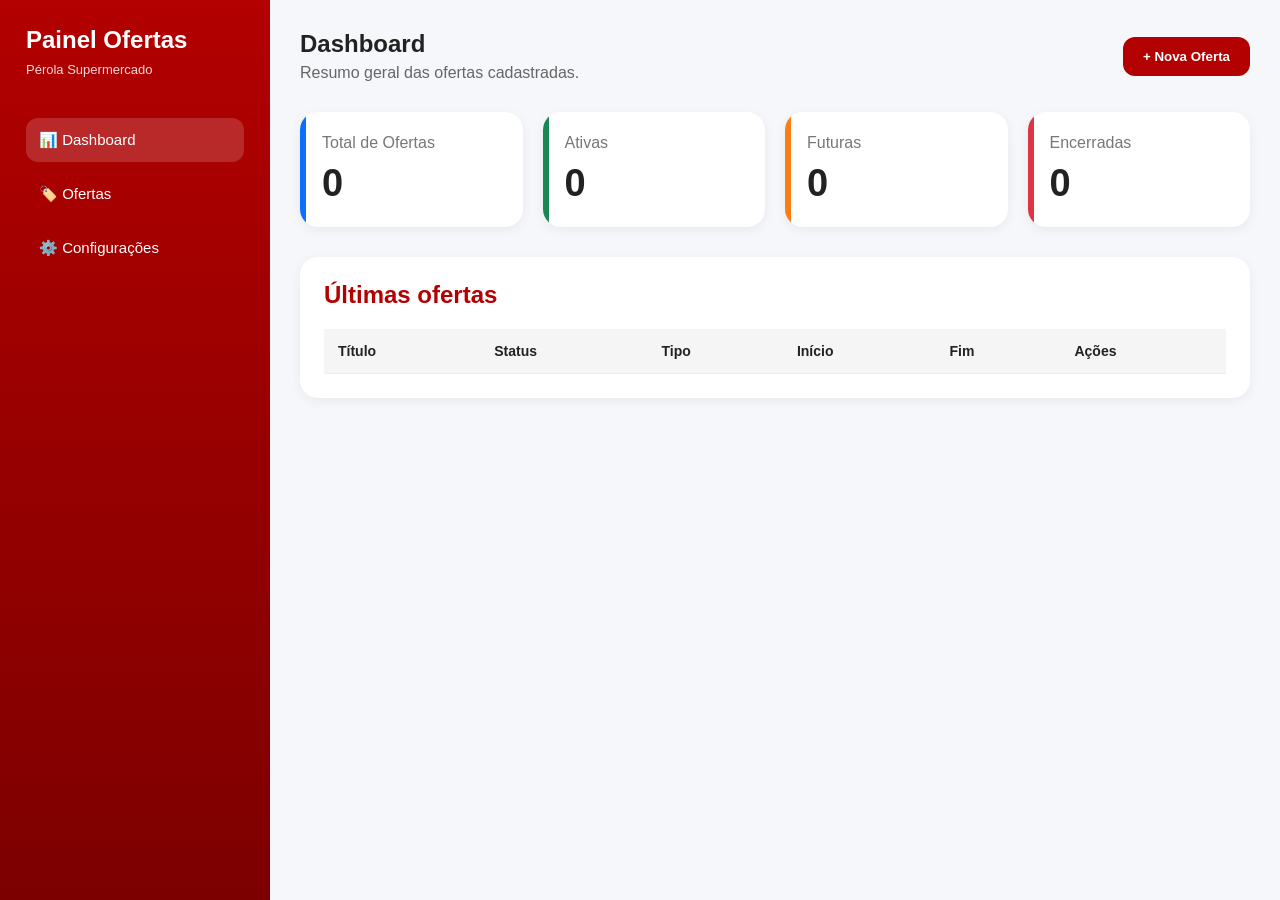
==== admin/dashboard.html @ 9d739798 "Update dashboard.html" ====
<!DOCTYPE html>
<html lang="pt-BR">
<head>
<meta charset="UTF-8">
<meta name="viewport" content="width=device-width, initial-scale=1.0">

<title>Painel de Ofertas - Pérola</title>

<link rel="stylesheet" href="dashboard.css">
</head>

<body>

<div class="layout">

  <aside class="sidebar">

    <div class="logo">
      <h2>Painel Ofertas</h2>
      <span>Pérola Supermercado</span>
    </div>

    <nav>
      <button class="menu-btn active" data-aba="dashboard">
        📊 Dashboard
      </button>

      <button class="menu-btn" data-aba="ofertas">
        🏷️ Ofertas
      </button>

      <button class="menu-btn" data-aba="configuracoes">
        ⚙️ Configurações
      </button>
    </nav>

  </aside>

  <main class="content">

    <section class="aba ativa" id="aba-dashboard">

      <header class="topbar">
        <div>
          <h1>Dashboard</h1>
          <p>Resumo geral das ofertas cadastradas.</p>
        </div>

        <button id="novaOfertaDashboard">
          + Nova Oferta
        </button>
      </header>

      <section class="cards">

        <div class="card total">
          <span>Total de Ofertas</span>
          <strong id="totalOfertas">0</strong>
        </div>

        <div class="card ativas">
          <span>Ativas</span>
          <strong id="ativas">0</strong>
        </div>

        <div class="card futuras">
          <span>Futuras</span>
          <strong id="futuras">0</strong>
        </div>

        <div class="card encerradas">
          <span>Encerradas</span>
          <strong id="encerradas">0</strong>
        </div>

      </section>

      <section class="tabela-section">

        <div class="section-header">
          <h2>Últimas ofertas</h2>
        </div>

        <table>
          <thead>
            <tr>
              <th>Título</th>
              <th>Status</th>
              <th>Tipo</th>
              <th>Início</th>
              <th>Fim</th>
              <th>Ações</th>
            </tr>
          </thead>

          <tbody id="listaOfertasDashboard"></tbody>
        </table>

      </section>

    </section>

    <section class="aba" id="aba-ofertas">

      <header class="topbar">
        <div>
          <h1>Ofertas</h1>
          <p>Cadastre, edite e organize as ofertas do site.</p>
        </div>

        <button id="novaOferta">
          + Nova Oferta
        </button>
      </header>

      <section class="tabela-section">

        <div class="filtros-ofertas">

          <input
            type="text"
            id="buscaOferta"
            placeholder="Buscar oferta pelo nome...">

          <select id="filtroStatus">
            <option value="todos">Todos os status</option>
            <option value="Ativa">Ativas</option>
            <option value="Futura">Futuras</option>
            <option value="Encerrada">Encerradas</option>
          </select>

          <select id="filtroTipo">
            <option value="todos">Todos os tipos</option>
            <option value="oferta">Oferta</option>
            <option value="banner">Banner</option>
          </select>

        </div>

        <div class="section-header">
          <h2>Ofertas cadastradas</h2>
        </div>

        <table>
          <thead>
            <tr>
              <th>Título</th>
              <th>Status</th>
              <th>Tipo</th>
              <th>Publicação</th>
              <th>Imagens</th>
              <th>Prioridade</th>
              <th>Início</th>
              <th>Fim</th>
              <th>Ações</th>
            </tr>
          </thead>

          <tbody id="listaOfertas"></tbody>
        </table>

      </section>

    </section>

    <section class="aba" id="aba-configuracoes">

      <header class="topbar">
        <div>
          <h1>Configurações Gerais</h1>
          <p>Controle as informações principais do site de ofertas.</p>
        </div>

        <button id="salvarConfiguracoes">
          Salvar Configurações
        </button>
      </header>

      <section class="form-section">

        <h2>Informações do Site</h2>

        <label>Título principal</label>
        <input type="text" id="configTituloSite">

        <label>Subtítulo</label>
        <input type="text" id="configSubtituloSite">

        <label>Link do grupo WhatsApp</label>
        <input type="url" id="configLinkGrupo">

      </section>

      <section class="form-section">

        <h2>Imagens</h2>

        <label>Banner principal</label>
        <input type="text" id="configBannerPrincipal">

        <label>Placeholder</label>
        <input type="text" id="configPlaceholder">

        <label>Imagem de compartilhamento</label>
        <input type="text" id="configImagemCompartilhamento">

      </section>

      <section class="form-section">

        <h2>Compartilhamento</h2>

        <label>Título de compartilhamento</label>
        <input type="text" id="configTituloCompartilhamento">

        <label>Descrição de compartilhamento</label>
        <textarea id="configDescricaoCompartilhamento"></textarea>

      </section>

      <div class="mensagem" id="mensagemConfig"></div>

    </section>

  </main>

</div>

<div class="modal" id="modalOferta">

  <div class="modal-content">

    <div class="modal-header">
      <h2 id="tituloModalOferta">Nova Oferta</h2>

      <button id="fecharModal">
        ×
      </button>
    </div>

    <form id="formOferta">

      <label>Título da oferta</label>
      <input
        type="text"
        id="tituloOferta"
        placeholder="Ex: Operação Fecha Mês"
        required>

      <label>Slug / Link da oferta</label>
      <input
        type="text"
        id="slugOferta"
        placeholder="operacao-fecha-mes"
        readonly>

      <label>Tipo</label>
      <select id="tipoOferta">
        <option value="oferta">Oferta</option>
        <option value="banner">Banner principal</option>
      </select>

      <div class="grid-form">

        <div>
          <label>Data e hora de início</label>
          <input type="datetime-local" id="dataInicio" required>
        </div>

        <div>
          <label>Data e hora de fim</label>
          <input type="datetime-local" id="dataFim" required>
        </div>

      </div>

      <div class="grid-form">

        <div>
          <label>Prioridade</label>
          <input type="number" id="prioridadeOferta" value="999">
        </div>

        <div>
          <label>Cor da categoria</label>
          <input type="color" id="corOferta" value="#c40000">
        </div>

      </div>

      <div class="checks">

        <label>
          <input type="checkbox" id="ativoOferta" checked>
          Oferta ativa
        </label>

        <label>
          <input type="checkbox" id="ocultarOferta">
          Ocultar oferta
        </label>

      </div>

      <label>Imagens da oferta</label>

      <div class="upload-area" id="uploadArea">

        <input
          type="file"
          id="imagensOferta"
          accept="image/*"
          multiple>

        <p>Clique ou arraste as imagens aqui</p>

        <small>
          Você pode selecionar várias páginas da oferta de uma vez.
        </small>

      </div>

      <div class="preview-imagens" id="previewImagens"></div>

      <button type="submit" class="btn-salvar">
        Salvar oferta
      </button>

    </form>

  </div>

</div>

<script src="dashboard.js"></script>

</body>
</html>
---- admin/dashboard.css ----
*{
  margin:0;
  padding:0;
  box-sizing:border-box;
}

body{
  font-family:Arial, Helvetica, sans-serif;
  background:#f5f7fa;
  color:#222;
}

.layout{
  display:flex;
  min-height:100vh;
}

.sidebar{
  width:270px;
  background:linear-gradient(180deg,#b30000,#7d0000);
  color:white;
  padding:26px;
}

.logo{
  margin-bottom:40px;
}

.logo h2{
  font-size:24px;
  margin-bottom:6px;
}

.logo span{
  font-size:13px;
  opacity:.85;
}

nav{
  display:flex;
  flex-direction:column;
  gap:10px;
}

.menu-btn{
  border:none;
  background:transparent;
  color:white;
  text-align:left;
  padding:13px;
  border-radius:12px;
  cursor:pointer;
  font-size:15px;
}

.menu-btn:hover,
.menu-btn.active{
  background:rgba(255,255,255,.16);
}

.content{
  flex:1;
  padding:30px;
}

.aba{
  display:none;
}

.aba.ativa{
  display:block;
}

.topbar{
  display:flex;
  justify-content:space-between;
  align-items:center;
  gap:20px;
  margin-bottom:30px;
}

.topbar h1{
  margin-bottom:6px;
}

.topbar p{
  color:#666;
}

.topbar button{
  border:none;
  background:#b30000;
  color:white;
  padding:12px 20px;
  border-radius:12px;
  cursor:pointer;
  font-weight:bold;
}

.cards{
  display:grid;
  grid-template-columns:repeat(4,1fr);
  gap:20px;
  margin-bottom:30px;
}

.card{
  background:white;
  padding:22px;
  border-radius:18px;
  box-shadow:0 3px 12px rgba(0,0,0,.06);
  position:relative;
  overflow:hidden;
  transition:.25s;
}

.card:hover{
  transform:translateY(-4px);
}

.card::before{
  content:"";
  position:absolute;
  top:0;
  left:0;
  width:6px;
  height:100%;
}

.card.total::before{
  background:#0d6efd;
}

.card.ativas::before{
  background:#198754;
}

.card.futuras::before{
  background:#fd7e14;
}

.card.encerradas::before{
  background:#dc3545;
}

.card span{
  display:block;
  color:#777;
  margin-bottom:10px;
}

.card strong{
  font-size:38px;
}

.tabela-section,
.form-section{
  background:white;
  padding:24px;
  border-radius:18px;
  box-shadow:0 3px 12px rgba(0,0,0,.06);
  margin-bottom:22px;
  overflow-x:auto;
}

.section-header{
  margin-bottom:20px;
}

.section-header h2,
.form-section h2{
  color:#b30000;
}

.form-section h2{
  margin-bottom:20px;
}

table{
  width:100%;
  border-collapse:collapse;
}

th{
  background:#f5f5f5;
  font-size:14px;
}

th,
td{
  padding:14px;
  text-align:left;
  border-bottom:1px solid #eee;
  white-space:nowrap;
}

tbody tr:hover{
  background:#fafafa;
}

.status,
.tipo-badge{
  display:inline-block;
  padding:6px 12px;
  border-radius:999px;
  font-size:12px;
  font-weight:bold;
}

.status.ativa{
  background:#d1e7dd;
  color:#0f5132;
}

.status.futura{
  background:#fff3cd;
  color:#664d03;
}

.status.encerrada{
  background:#f8d7da;
  color:#842029;
}

.tipo-badge.oferta{
  background:#e7f1ff;
  color:#084298;
}

.tipo-badge.banner{
  background:#fff3cd;
  color:#664d03;
}

.btn-editar,
.btn-excluir{
  border:none;
  color:white;
  padding:8px 12px;
  border-radius:8px;
  cursor:pointer;
  margin-right:6px;
}

.btn-editar{
  background:#0d6efd;
}

.btn-excluir{
  background:#dc3545;
}

label{
  display:block;
  font-size:14px;
  font-weight:bold;
  margin-bottom:7px;
}

input,
select,
textarea{
  width:100%;
  border:1px solid #ddd;
  border-radius:10px;
  padding:12px;
  margin-bottom:16px;
  font-size:14px;
  font-family:Arial, sans-serif;
}

input,
select{
  height:44px;
}

textarea{
  min-height:100px;
  resize:vertical;
}

input:focus,
select:focus,
textarea:focus{
  outline:none;
  border-color:#b30000;
  box-shadow:0 0 0 3px rgba(179,0,0,.12);
}

.modal{
  display:none;
  position:fixed;
  inset:0;
  background:rgba(0,0,0,.58);
  align-items:center;
  justify-content:center;
  z-index:999;
  padding:20px;
}

.modal.ativo{
  display:flex;
}

.modal-content{
  width:100%;
  max-width:700px;
  max-height:92vh;
  overflow:auto;
  background:white;
  border-radius:22px;
  padding:26px;
  box-shadow:0 20px 60px rgba(0,0,0,.28);
}

.modal-header{
  display:flex;
  align-items:center;
  justify-content:space-between;
  margin-bottom:22px;
}

.modal-header h2{
  color:#b30000;
}

.modal-header button{
  border:none;
  background:#f1f1f1;
  width:38px;
  height:38px;
  border-radius:50%;
  font-size:24px;
  cursor:pointer;
}

.grid-form{
  display:grid;
  grid-template-columns:1fr 1fr;
  gap:14px;
}

.checks{
  display:flex;
  gap:20px;
  margin:8px 0 20px;
}

.checks label{
  display:flex;
  align-items:center;
  gap:8px;
  font-weight:normal;
}

.checks input{
  width:auto;
  height:auto;
  margin:0;
}

.upload-area{
  border:2px dashed #d0d0d0;
  border-radius:16px;
  padding:22px;
  text-align:center;
  background:#fafafa;
  cursor:pointer;
  margin-bottom:18px;
  transition:.2s;
}

.upload-area:hover,
.upload-area.ativo{
  border-color:#b30000;
  background:#fff5f5;
}

.upload-area input{
  display:none;
}

.upload-area p{
  margin:0 0 6px;
  font-weight:bold;
}

.upload-area small{
  color:#777;
}

.preview-imagens{
  display:grid;
  grid-template-columns:repeat(auto-fill,minmax(90px,1fr));
  gap:12px;
  margin-bottom:20px;
}

.preview-item{
  position:relative;
  border-radius:12px;
  overflow:hidden;
  background:#eee;
  height:120px;
}

.preview-item img{
  width:100%;
  height:100%;
  object-fit:cover;
}

.preview-item span{
  position:absolute;
  top:6px;
  left:6px;
  background:#b30000;
  color:white;
  font-size:11px;
  font-weight:bold;
  padding:4px 7px;
  border-radius:999px;
}

.btn-salvar{
  width:100%;
  border:none;
  background:#b30000;
  color:white;
  height:48px;
  border-radius:999px;
  font-size:15px;
  font-weight:bold;
  cursor:pointer;
}

.mensagem{
  display:none;
  background:#d1e7dd;
  color:#0f5132;
  padding:14px;
  border-radius:12px;
  font-weight:bold;
}

.mensagem.ativo{
  display:block;
}

@media(max-width:900px){
  .layout{
    flex-direction:column;
  }

  .sidebar{
    width:100%;
  }

  .cards{
    grid-template-columns:1fr 1fr;
  }

  .topbar{
    flex-direction:column;
    align-items:flex-start;
  }
}

@media(max-width:600px){
  .cards{
    grid-template-columns:1fr;
  }

  .grid-form{
    grid-template-columns:1fr;
  }

  .checks{
    flex-direction:column;
    gap:10px;
  }
}

.filtros-ofertas{
  display:grid;
  grid-template-columns:2fr 1fr 1fr;
  gap:12px;
  margin-bottom:20px;
}

.filtros-ofertas input,
.filtros-ofertas select{
  margin-bottom:0;
}

.btn-duplicar{
  border:none;
  color:white;
  padding:8px 12px;
  border-radius:8px;
  cursor:pointer;
  margin-right:6px;
  background:#6f42c1;
}

@media(max-width:800px){
  .filtros-ofertas{
    grid-template-columns:1fr;
  }
}

.preview-acoes{
  position:absolute;
  top:6px;
  right:6px;
  display:flex;
  gap:4px;
}

.preview-acoes button{
  width:24px;
  height:24px;
  border:none;
  border-radius:50%;
  background:rgba(0,0,0,.75);
  color:white;
  cursor:pointer;
  font-size:12px;
}

.preview-item > button{
  display:none;
}

.preview-acoes{
  position:absolute;
  top:6px;
  right:6px;
  display:flex;
  gap:4px;
  z-index:5;
}

.preview-acoes button{
  position:static;
  width:24px;
  height:24px;
  border:none;
  border-radius:50%;
  background:rgba(0,0,0,.8);
  color:white;
  cursor:pointer;
  font-size:12px;
  line-height:1;
  padding:0;
}

.preview-acoes button:hover{
  background:#b30000;
}

.publicacao-badge{
  display:inline-block;
  padding:6px 12px;
  border-radius:999px;
  font-size:12px;
  font-weight:bold;
}

.publicacao-badge.publicada{
  background:#d1e7dd;
  color:#0f5132;
}

.publicacao-badge.oculta{
  background:#fff3cd;
  color:#664d03;
}

.publicacao-badge.desativada{
  background:#f8d7da;
  color:#842029;
}

.qtd-imagens{
  font-weight:bold;
  color:#444;
}

.btn-preview{
  border:none;
  color:white;
  padding:8px 12px;
  border-radius:8px;
  cursor:pointer;
  margin-right:6px;
  background:#198754;
}
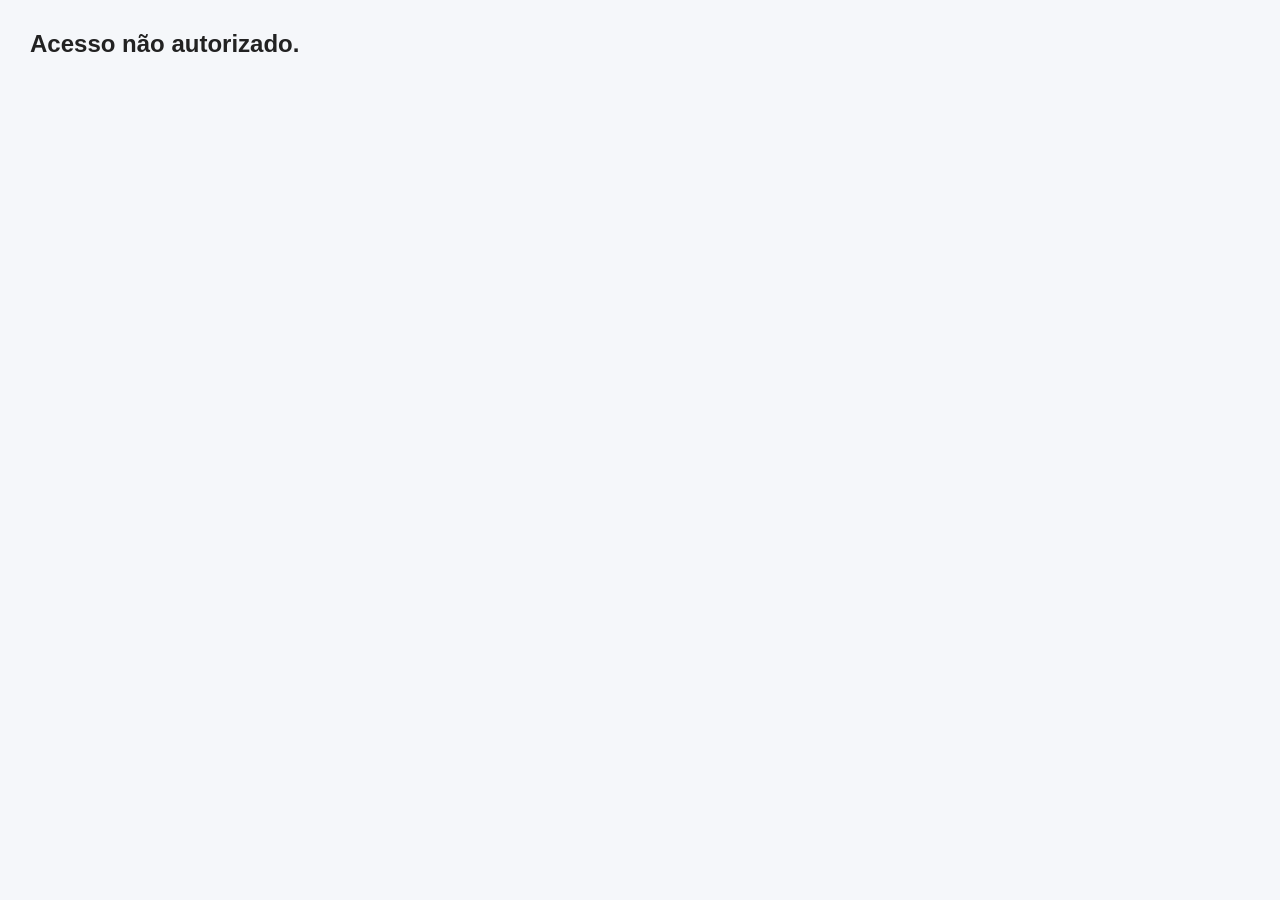
==== commit 5f5febc8: "Update dashboard.html" ====
--- a/admin/dashboard.html
+++ b/admin/dashboard.html
@@ -11,6 +11,44 @@
 
 <body>
 
+<div class="login-admin" id="loginAdmin">
+
+  <div class="login-card">
+
+    <div class="login-logo">
+      <h1>Pérola</h1>
+      <span>Painel de Ofertas</span>
+    </div>
+
+    <h2>Acesso administrativo</h2>
+
+    <p>
+      Digite a senha para acessar o painel de ofertas.
+    </p>
+
+    <form id="formLoginAdmin">
+
+      <label>Senha de acesso</label>
+
+      <input
+        type="password"
+        id="senhaAdmin"
+        placeholder="Digite sua senha"
+        autocomplete="current-password"
+        required>
+
+      <button type="submit">
+        Entrar no painel
+      </button>
+
+    </form>
+
+    <div class="login-erro" id="loginErro"></div>
+
+  </div>
+
+</div>
+  
 <div class="layout">
 
   <aside class="sidebar">
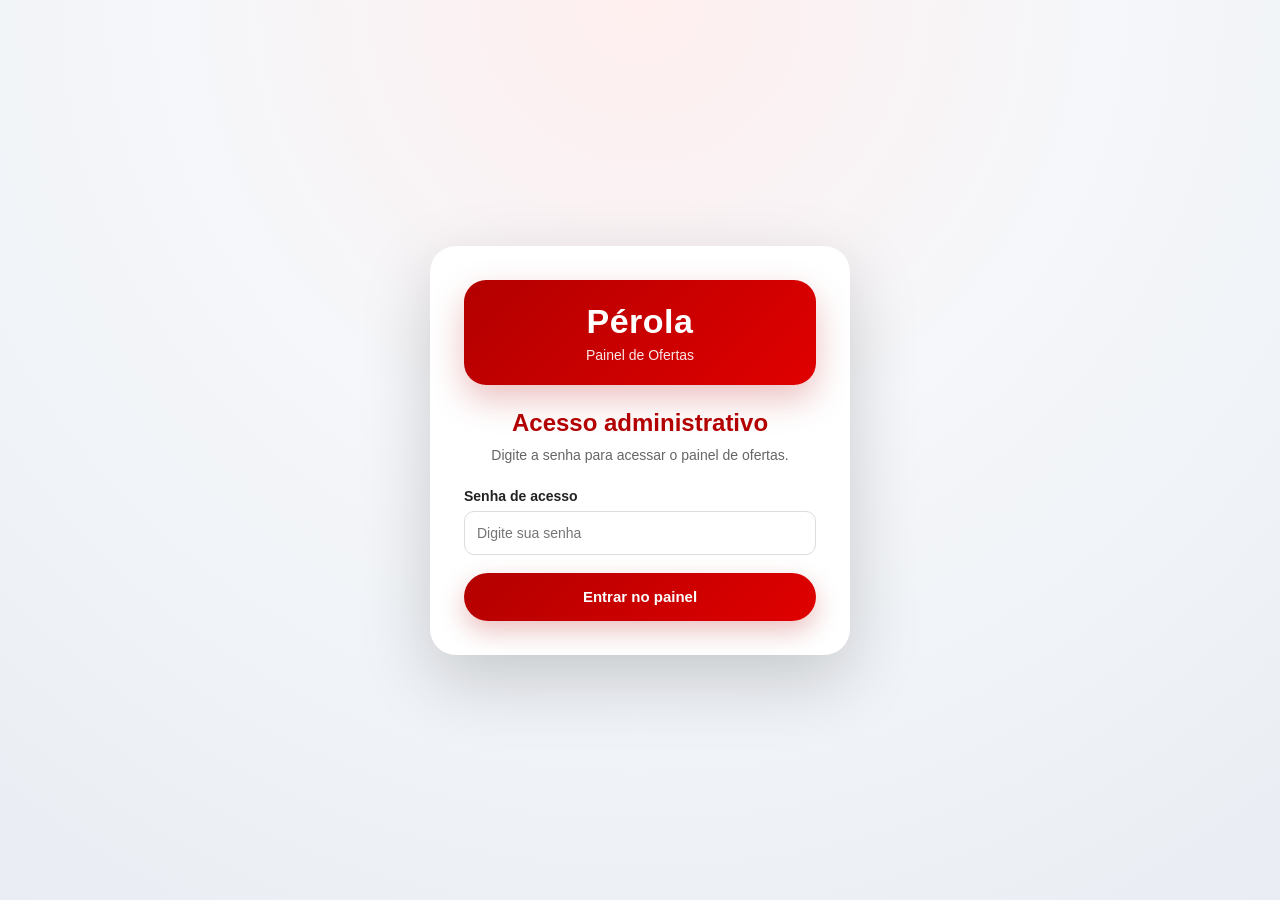
==== commit e66fa1e9: "Update dashboard.html" ====
--- a/admin/dashboard.html
+++ b/admin/dashboard.html
@@ -58,6 +58,10 @@
       <span>Pérola Supermercado</span>
     </div>
 
+<button class="btn-sair" id="btnSairAdmin">
+  Sair do painel
+</button>
+    
     <nav>
       <button class="menu-btn active" data-aba="dashboard">
         📊 Dashboard
--- a/admin/dashboard.css
+++ b/admin/dashboard.css
@@ -596,3 +596,118 @@
   margin-right:6px;
   background:#198754;
 }
+
+.login-admin{
+  position:fixed;
+  inset:0;
+  background:
+    radial-gradient(circle at top,#ffefef 0,#f5f7fa 42%,#e9edf3 100%);
+  display:flex;
+  align-items:center;
+  justify-content:center;
+  z-index:99999;
+  padding:20px;
+}
+
+.login-admin.oculto{
+  display:none;
+}
+
+.login-card{
+  width:100%;
+  max-width:420px;
+  background:white;
+  border-radius:26px;
+  padding:34px;
+  box-shadow:0 24px 70px rgba(0,0,0,.18);
+  text-align:center;
+  animation:loginEntrada .35s ease;
+}
+
+@keyframes loginEntrada{
+  from{
+    opacity:0;
+    transform:translateY(18px) scale(.98);
+  }
+
+  to{
+    opacity:1;
+    transform:translateY(0) scale(1);
+  }
+}
+
+.login-logo{
+  background:linear-gradient(135deg,#b30000,#e00000);
+  color:white;
+  border-radius:22px;
+  padding:22px;
+  margin-bottom:24px;
+  box-shadow:0 14px 34px rgba(179,0,0,.25);
+}
+
+.login-logo h1{
+  margin:0;
+  font-size:34px;
+  letter-spacing:.5px;
+}
+
+.login-logo span{
+  display:block;
+  margin-top:6px;
+  font-size:14px;
+  opacity:.9;
+}
+
+.login-card h2{
+  color:#b30000;
+  margin-bottom:8px;
+}
+
+.login-card p{
+  color:#666;
+  font-size:14px;
+  line-height:1.5;
+  margin-bottom:22px;
+}
+
+.login-card form{
+  text-align:left;
+}
+
+.login-card input{
+  margin-bottom:18px;
+}
+
+.login-card button{
+  width:100%;
+  border:none;
+  height:48px;
+  border-radius:999px;
+  background:linear-gradient(135deg,#b30000,#e00000);
+  color:white;
+  font-weight:bold;
+  cursor:pointer;
+  font-size:15px;
+  box-shadow:0 10px 26px rgba(179,0,0,.25);
+  transition:.2s;
+}
+
+.login-card button:hover{
+  transform:translateY(-2px);
+  box-shadow:0 14px 34px rgba(179,0,0,.32);
+}
+
+.login-erro{
+  display:none;
+  margin-top:16px;
+  background:#f8d7da;
+  color:#842029;
+  padding:12px;
+  border-radius:12px;
+  font-size:14px;
+  font-weight:bold;
+}
+
+.login-erro.ativo{
+  display:block;
+}
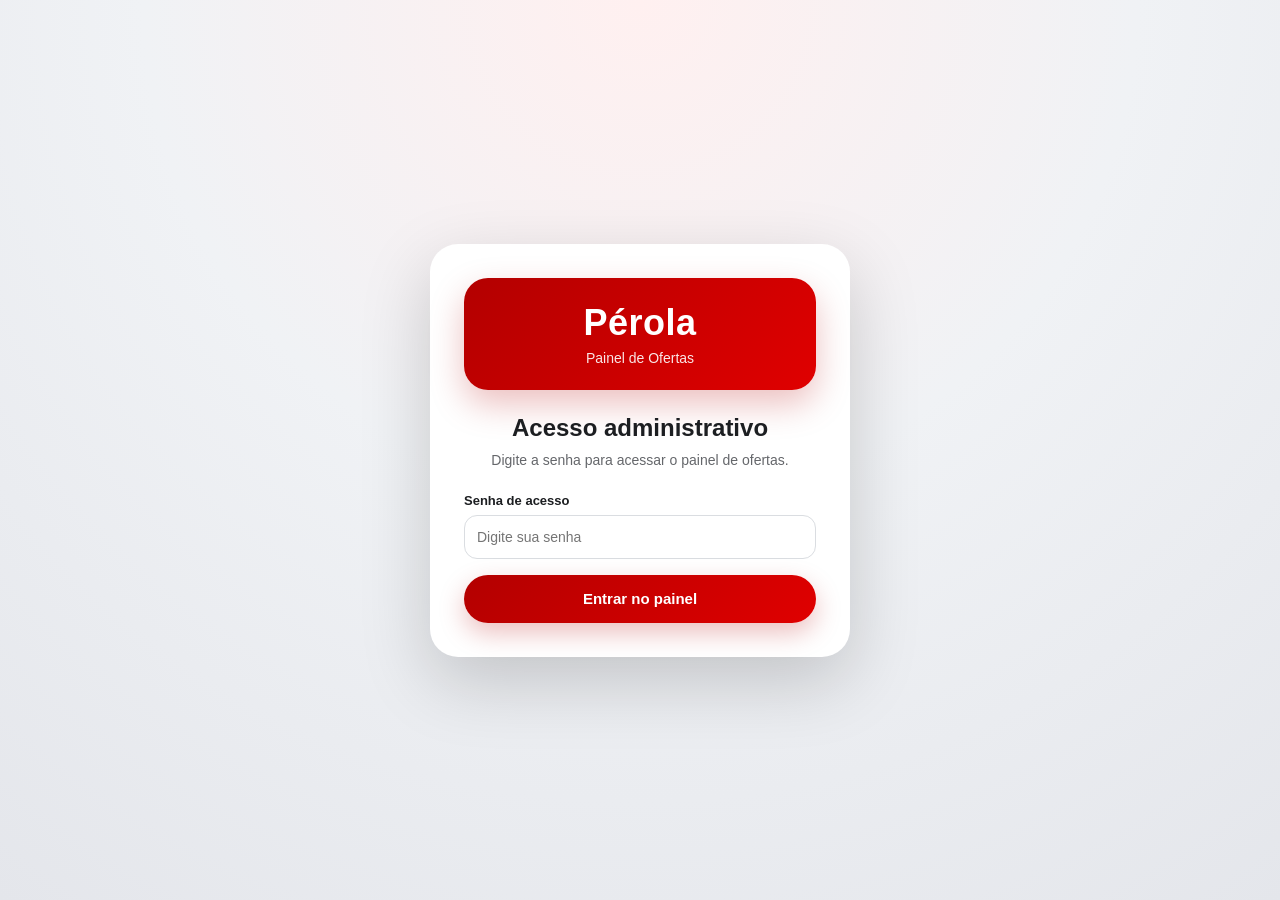
==== commit c03d3370: "Update dashboard.html" ====
--- a/admin/dashboard.html
+++ b/admin/dashboard.html
@@ -1,380 +1,709 @@
 <!DOCTYPE html>
 <html lang="pt-BR">
+
 <head>
-<meta charset="UTF-8">
-<meta name="viewport" content="width=device-width, initial-scale=1.0">
-
-<title>Painel de Ofertas - Pérola</title>
-
-<link rel="stylesheet" href="dashboard.css">
+  <meta charset="UTF-8">
+
+  <meta
+    name="viewport"
+    content="width=device-width, initial-scale=1.0">
+
+  <title>Painel de Ofertas - Pérola</title>
+
+  <link
+    rel="stylesheet"
+    href="dashboard.css">
 </head>
 
 <body>
 
-<div class="login-admin" id="loginAdmin">
-
-  <div class="login-card">
-
-    <div class="login-logo">
-      <h1>Pérola</h1>
-      <span>Painel de Ofertas</span>
+  <!-- LOGIN -->
+  <div
+    class="login-admin"
+    id="loginAdmin">
+
+    <div class="login-card">
+
+      <div class="login-logo">
+        <h1>Pérola</h1>
+        <span>Painel de Ofertas</span>
+      </div>
+
+      <h2>Acesso administrativo</h2>
+
+      <p>
+        Digite a senha para acessar o painel de ofertas.
+      </p>
+
+      <form id="formLoginAdmin">
+
+        <label>Senha de acesso</label>
+
+        <input
+          type="password"
+          id="senhaAdmin"
+          placeholder="Digite sua senha"
+          autocomplete="current-password"
+          required>
+
+        <button type="submit">
+          Entrar no painel
+        </button>
+
+      </form>
+
+      <div
+        class="login-erro"
+        id="loginErro"></div>
+
     </div>
 
-    <h2>Acesso administrativo</h2>
-
-    <p>
-      Digite a senha para acessar o painel de ofertas.
-    </p>
-
-    <form id="formLoginAdmin">
-
-      <label>Senha de acesso</label>
-
-      <input
-        type="password"
-        id="senhaAdmin"
-        placeholder="Digite sua senha"
-        autocomplete="current-password"
-        required>
-
-      <button type="submit">
-        Entrar no painel
-      </button>
-
-    </form>
-
-    <div class="login-erro" id="loginErro"></div>
-
   </div>
 
-</div>
-  
-<div class="layout">
-
-  <aside class="sidebar">
-
-    <div class="logo">
-      <h2>Painel Ofertas</h2>
-      <span>Pérola Supermercado</span>
+  <!-- PAINEL -->
+  <div
+    class="app-layout painel-bloqueado"
+    id="layoutAdmin">
+
+    <!-- SIDEBAR -->
+    <aside class="app-sidebar">
+
+      <div class="brand-card">
+
+        <div class="brand-icon">
+          P
+        </div>
+
+        <div>
+          <h2>Marketing Pérola</h2>
+          <span>Central de Ofertas</span>
+        </div>
+
+      </div>
+
+      <nav class="app-menu">
+
+        <button
+          class="menu-btn active"
+          data-aba="dashboard">
+
+          <span class="menu-icone">📊</span>
+          <span>Visão geral</span>
+
+        </button>
+
+        <button
+          class="menu-btn"
+          data-aba="ofertas">
+
+          <span class="menu-icone">🏷️</span>
+          <span>Ofertas</span>
+
+        </button>
+
+        <button
+          class="menu-btn"
+          data-aba="estatisticas">
+
+          <span class="menu-icone">📈</span>
+          <span>Estatísticas</span>
+
+        </button>
+
+        <button
+          class="menu-btn"
+          data-aba="configuracoes">
+
+          <span class="menu-icone">⚙️</span>
+          <span>Configurações</span>
+
+        </button>
+
+      </nav>
+
+      <div class="sidebar-footer">
+
+        <button
+          class="btn-sair"
+          id="btnSairAdmin">
+
+          Sair do painel
+
+        </button>
+
+      </div>
+
+    </aside>
+
+    <!-- CONTEÚDO -->
+    <main class="app-content">
+
+      <!-- DASHBOARD -->
+      <section
+        class="aba ativa"
+        id="aba-dashboard">
+
+        <header class="page-header">
+
+          <div>
+            <span class="eyebrow">Central de ofertas</span>
+
+            <h1>Visão geral</h1>
+
+            <p>
+              Acompanhe o status das campanhas publicadas no site.
+            </p>
+          </div>
+
+          <button
+            class="btn-primary"
+            id="novaOfertaDashboard">
+
+            + Nova oferta
+
+          </button>
+
+        </header>
+
+        <section class="metric-grid">
+
+          <article class="metric-card metric-total">
+            <div class="metric-icon">🏷️</div>
+
+            <div>
+              <span>Total de ofertas</span>
+              <strong id="totalOfertas">0</strong>
+            </div>
+          </article>
+
+          <article class="metric-card metric-ativas">
+            <div class="metric-icon">🟢</div>
+
+            <div>
+              <span>Ativas</span>
+              <strong id="ativas">0</strong>
+            </div>
+          </article>
+
+          <article class="metric-card metric-futuras">
+            <div class="metric-icon">🗓️</div>
+
+            <div>
+              <span>Agendadas</span>
+              <strong id="futuras">0</strong>
+            </div>
+          </article>
+
+          <article class="metric-card metric-encerradas">
+            <div class="metric-icon">⚫</div>
+
+            <div>
+              <span>Encerradas</span>
+              <strong id="encerradas">0</strong>
+            </div>
+          </article>
+
+        </section>
+
+<section class="executive-grid">
+
+  <article class="executive-card">
+    <span class="executive-icon">🏆</span>
+
+    <div>
+      <small>Oferta com mais páginas</small>
+      <strong id="execMaisPaginas">-</strong>
+      <p id="execMaisPaginasInfo">-</p>
     </div>
-
-<button class="btn-sair" id="btnSairAdmin">
-  Sair do painel
-</button>
-    
-    <nav>
-      <button class="menu-btn active" data-aba="dashboard">
-        📊 Dashboard
-      </button>
-
-      <button class="menu-btn" data-aba="ofertas">
-        🏷️ Ofertas
-      </button>
-
-      <button class="menu-btn" data-aba="configuracoes">
-        ⚙️ Configurações
-      </button>
-    </nav>
-
-  </aside>
-
-  <main class="content">
-
-    <section class="aba ativa" id="aba-dashboard">
-
-      <header class="topbar">
+  </article>
+
+  <article class="executive-card">
+    <span class="executive-icon">📅</span>
+
+    <div>
+      <small>Próxima a encerrar</small>
+      <strong id="execProximaEncerrar">-</strong>
+      <p id="execProximaEncerrarInfo">-</p>
+    </div>
+  </article>
+
+  <article class="executive-card">
+    <span class="executive-icon">🆕</span>
+
+    <div>
+      <small>Última publicada</small>
+      <strong id="execUltimaPublicada">-</strong>
+      <p id="execUltimaPublicadaInfo">-</p>
+    </div>
+  </article>
+
+  <article class="executive-card">
+    <span class="executive-icon">🎯</span>
+
+    <div>
+      <small>Banner principal</small>
+      <strong id="execBannerPrincipal">-</strong>
+      <p id="execBannerPrincipalInfo">-</p>
+    </div>
+  </article>
+
+</section>
+        
+        <section class="panel-card">
+
+          <div class="panel-header">
+            <div>
+              <h2>Últimas ofertas</h2>
+              <p>Campanhas mais recentes cadastradas no painel.</p>
+            </div>
+          </div>
+
+          <div class="table-wrap">
+            <table>
+              <thead>
+                <tr>
+                  <th>Oferta</th>
+                  <th>Status</th>
+                  <th>Tipo</th>
+                  <th>Início</th>
+                  <th>Fim</th>
+                  <th>Ações</th>
+                </tr>
+              </thead>
+
+              <tbody id="listaOfertasDashboard"></tbody>
+            </table>
+          </div>
+
+        </section>
+
+      </section>
+
+      <!-- OFERTAS -->
+      <section
+        class="aba"
+        id="aba-ofertas">
+
+        <header class="page-header">
+
+          <div>
+            <span class="eyebrow">Gestão de campanhas</span>
+
+            <h1>Ofertas</h1>
+
+            <p>
+              Cadastre, edite, publique e organize as ofertas do site.
+            </p>
+          </div>
+
+          <button
+            class="btn-primary"
+            id="novaOferta">
+
+            + Nova oferta
+
+          </button>
+
+        </header>
+
+        <section class="ofertas-workspace">
+
+          <!-- LISTA -->
+          <div class="ofertas-lista-card">
+
+            <div class="workspace-toolbar">
+
+              <input
+                type="text"
+                id="buscaOferta"
+                placeholder="Buscar oferta pelo nome...">
+
+              <div class="workspace-filtros">
+
+                <select id="filtroStatus">
+                  <option value="todos">Todos os status</option>
+                  <option value="Ativa">Ativas</option>
+                  <option value="Futura">Agendadas</option>
+                  <option value="Encerrada">Encerradas</option>
+                </select>
+
+                <select id="filtroTipo">
+                  <option value="todos">Todos os tipos</option>
+                  <option value="oferta">Oferta</option>
+                  <option value="banner">Banner</option>
+                </select>
+
+              </div>
+
+            </div>
+
+            <div
+              class="ofertas-lista"
+              id="listaOfertas"></div>
+
+          </div>
+
+          <!-- DETALHES -->
+          <aside
+            class="oferta-detalhes-card"
+            id="detalhesOferta">
+
+            <div class="detalhes-vazio">
+
+              <div class="detalhes-vazio-icone">
+                🏷️
+              </div>
+
+              <h2>Selecione uma oferta</h2>
+
+              <p>
+                Clique em uma campanha na lista para visualizar informações,
+                link, QR Code e ações rápidas.
+              </p>
+
+            </div>
+
+          </aside>
+
+        </section>
+
+      </section>
+
+      <!-- ESTATÍSTICAS -->
+      <section
+        class="aba"
+        id="aba-estatisticas">
+
+        <header class="page-header">
+
+          <div>
+            <span class="eyebrow">Operação</span>
+
+            <h1>Estatísticas operacionais</h1>
+
+            <p>
+              Resumo rápido das ofertas publicadas e agendadas.
+            </p>
+          </div>
+
+        </header>
+
+        <section class="metric-grid">
+
+          <article class="metric-card metric-ativas">
+            <div class="metric-icon">🟢</div>
+
+            <div>
+              <span>Ofertas ativas</span>
+              <strong id="estatAtivas">0</strong>
+            </div>
+          </article>
+
+          <article class="metric-card metric-futuras">
+            <div class="metric-icon">🗓️</div>
+
+            <div>
+              <span>Agendadas</span>
+              <strong id="estatAgendadas">0</strong>
+            </div>
+          </article>
+
+          <article class="metric-card metric-total">
+            <div class="metric-icon">🖼️</div>
+
+            <div>
+              <span>Total de páginas</span>
+              <strong id="estatPaginas">0</strong>
+            </div>
+          </article>
+
+          <article class="metric-card metric-encerradas">
+            <div class="metric-icon">⏳</div>
+
+            <div>
+              <span>Encerram hoje</span>
+              <strong id="estatEncerramHoje">0</strong>
+            </div>
+          </article>
+
+        </section>
+
+        <section class="panel-card">
+
+          <div class="panel-header">
+            <div>
+              <h2>Resumo por oferta</h2>
+              <p>Links rápidos, QR Code e informações operacionais.</p>
+            </div>
+          </div>
+
+          <div class="table-wrap">
+            <table>
+              <thead>
+                <tr>
+                  <th>Oferta</th>
+                  <th>Status</th>
+                  <th>Período</th>
+                  <th>Páginas</th>
+                  <th>Ações</th>
+                </tr>
+              </thead>
+
+              <tbody id="listaEstatisticas"></tbody>
+            </table>
+          </div>
+
+        </section>
+
+      </section>
+
+      <!-- CONFIGURAÇÕES -->
+      <section
+        class="aba"
+        id="aba-configuracoes">
+
+        <header class="page-header">
+
+          <div>
+            <span class="eyebrow">Preferências</span>
+
+            <h1>Configurações gerais</h1>
+
+            <p>
+              Controle as informações principais do site de ofertas.
+            </p>
+          </div>
+
+          <button
+            class="btn-primary"
+            id="salvarConfiguracoes">
+
+            Salvar configurações
+
+          </button>
+
+        </header>
+
+        <section class="config-grid">
+
+          <div class="form-section">
+
+            <h2>Informações do site</h2>
+
+            <label>Título principal</label>
+            <input
+              type="text"
+              id="configTituloSite">
+
+            <label>Subtítulo</label>
+            <input
+              type="text"
+              id="configSubtituloSite">
+
+            <label>Link do grupo WhatsApp</label>
+            <input
+              type="url"
+              id="configLinkGrupo">
+
+          </div>
+
+          <div class="form-section">
+
+            <h2>Imagens</h2>
+
+            <label>Banner principal</label>
+            <input
+              type="text"
+              id="configBannerPrincipal">
+
+            <label>Placeholder</label>
+            <input
+              type="text"
+              id="configPlaceholder">
+
+            <label>Imagem de compartilhamento</label>
+            <input
+              type="text"
+              id="configImagemCompartilhamento">
+
+          </div>
+
+          <div class="form-section form-section-full">
+
+            <h2>Compartilhamento</h2>
+
+            <label>Título de compartilhamento</label>
+            <input
+              type="text"
+              id="configTituloCompartilhamento">
+
+            <label>Descrição de compartilhamento</label>
+            <textarea id="configDescricaoCompartilhamento"></textarea>
+
+          </div>
+
+        </section>
+
+        <div
+          class="mensagem"
+          id="mensagemConfig"></div>
+
+      </section>
+
+    </main>
+
+  </div>
+
+  <!-- MODAL OFERTA -->
+  <div
+    class="modal"
+    id="modalOferta">
+
+    <div class="modal-content">
+
+      <div class="modal-header">
+
         <div>
-          <h1>Dashboard</h1>
-          <p>Resumo geral das ofertas cadastradas.</p>
+          <span class="eyebrow">Campanha</span>
+          <h2 id="tituloModalOferta">Nova Oferta</h2>
         </div>
 
-        <button id="novaOfertaDashboard">
-          + Nova Oferta
+        <button id="fecharModal">
+          ×
         </button>
-      </header>
-
-      <section class="cards">
-
-        <div class="card total">
-          <span>Total de Ofertas</span>
-          <strong id="totalOfertas">0</strong>
+
+      </div>
+
+      <form id="formOferta">
+
+        <label>Título da oferta</label>
+
+        <input
+          type="text"
+          id="tituloOferta"
+          placeholder="Ex: Operação Fecha Mês"
+          required>
+
+        <label>Slug / Link da oferta</label>
+
+        <input
+          type="text"
+          id="slugOferta"
+          placeholder="operacao-fecha-mes"
+          readonly>
+
+        <label>Tipo</label>
+
+        <select id="tipoOferta">
+          <option value="oferta">Oferta</option>
+          <option value="banner">Banner principal</option>
+        </select>
+
+        <div class="grid-form">
+
+          <div>
+            <label>Data e hora de início</label>
+
+            <input
+              type="datetime-local"
+              id="dataInicio"
+              required>
+          </div>
+
+          <div>
+            <label>Data e hora de fim</label>
+
+            <input
+              type="datetime-local"
+              id="dataFim"
+              required>
+          </div>
+
         </div>
 
-        <div class="card ativas">
-          <span>Ativas</span>
-          <strong id="ativas">0</strong>
+        <div class="grid-form">
+
+          <div>
+            <label>Prioridade</label>
+
+            <input
+              type="number"
+              id="prioridadeOferta"
+              value="999">
+          </div>
+
+          <div>
+            <label>Cor da categoria</label>
+
+            <input
+              type="color"
+              id="corOferta"
+              value="#c40000">
+          </div>
+
         </div>
 
-        <div class="card futuras">
-          <span>Futuras</span>
-          <strong id="futuras">0</strong>
+        <div class="checks">
+
+          <label>
+            <input
+              type="checkbox"
+              id="ativoOferta"
+              checked>
+
+            Oferta ativa
+          </label>
+
+          <label>
+            <input
+              type="checkbox"
+              id="ocultarOferta">
+
+            Ocultar oferta
+          </label>
+
         </div>
 
-        <div class="card encerradas">
-          <span>Encerradas</span>
-          <strong id="encerradas">0</strong>
+        <label>Imagens da oferta</label>
+
+        <div
+          class="upload-area"
+          id="uploadArea">
+
+          <input
+            type="file"
+            id="imagensOferta"
+            accept="image/*"
+            multiple>
+
+          <p>Clique ou arraste as imagens aqui</p>
+
+          <small>
+            Você pode selecionar várias páginas da oferta de uma vez.
+          </small>
+
         </div>
 
-      </section>
-
-      <section class="tabela-section">
-
-        <div class="section-header">
-          <h2>Últimas ofertas</h2>
-        </div>
-
-        <table>
-          <thead>
-            <tr>
-              <th>Título</th>
-              <th>Status</th>
-              <th>Tipo</th>
-              <th>Início</th>
-              <th>Fim</th>
-              <th>Ações</th>
-            </tr>
-          </thead>
-
-          <tbody id="listaOfertasDashboard"></tbody>
-        </table>
-
-      </section>
-
-    </section>
-
-    <section class="aba" id="aba-ofertas">
-
-      <header class="topbar">
-        <div>
-          <h1>Ofertas</h1>
-          <p>Cadastre, edite e organize as ofertas do site.</p>
-        </div>
-
-        <button id="novaOferta">
-          + Nova Oferta
+        <div
+          class="preview-imagens"
+          id="previewImagens"></div>
+
+        <button
+          type="submit"
+          class="btn-salvar">
+
+          Salvar oferta
+
         </button>
-      </header>
-
-      <section class="tabela-section">
-
-        <div class="filtros-ofertas">
-
-          <input
-            type="text"
-            id="buscaOferta"
-            placeholder="Buscar oferta pelo nome...">
-
-          <select id="filtroStatus">
-            <option value="todos">Todos os status</option>
-            <option value="Ativa">Ativas</option>
-            <option value="Futura">Futuras</option>
-            <option value="Encerrada">Encerradas</option>
-          </select>
-
-          <select id="filtroTipo">
-            <option value="todos">Todos os tipos</option>
-            <option value="oferta">Oferta</option>
-            <option value="banner">Banner</option>
-          </select>
-
-        </div>
-
-        <div class="section-header">
-          <h2>Ofertas cadastradas</h2>
-        </div>
-
-        <table>
-          <thead>
-            <tr>
-              <th>Título</th>
-              <th>Status</th>
-              <th>Tipo</th>
-              <th>Publicação</th>
-              <th>Imagens</th>
-              <th>Prioridade</th>
-              <th>Início</th>
-              <th>Fim</th>
-              <th>Ações</th>
-            </tr>
-          </thead>
-
-          <tbody id="listaOfertas"></tbody>
-        </table>
-
-      </section>
-
-    </section>
-
-    <section class="aba" id="aba-configuracoes">
-
-      <header class="topbar">
-        <div>
-          <h1>Configurações Gerais</h1>
-          <p>Controle as informações principais do site de ofertas.</p>
-        </div>
-
-        <button id="salvarConfiguracoes">
-          Salvar Configurações
-        </button>
-      </header>
-
-      <section class="form-section">
-
-        <h2>Informações do Site</h2>
-
-        <label>Título principal</label>
-        <input type="text" id="configTituloSite">
-
-        <label>Subtítulo</label>
-        <input type="text" id="configSubtituloSite">
-
-        <label>Link do grupo WhatsApp</label>
-        <input type="url" id="configLinkGrupo">
-
-      </section>
-
-      <section class="form-section">
-
-        <h2>Imagens</h2>
-
-        <label>Banner principal</label>
-        <input type="text" id="configBannerPrincipal">
-
-        <label>Placeholder</label>
-        <input type="text" id="configPlaceholder">
-
-        <label>Imagem de compartilhamento</label>
-        <input type="text" id="configImagemCompartilhamento">
-
-      </section>
-
-      <section class="form-section">
-
-        <h2>Compartilhamento</h2>
-
-        <label>Título de compartilhamento</label>
-        <input type="text" id="configTituloCompartilhamento">
-
-        <label>Descrição de compartilhamento</label>
-        <textarea id="configDescricaoCompartilhamento"></textarea>
-
-      </section>
-
-      <div class="mensagem" id="mensagemConfig"></div>
-
-    </section>
-
-  </main>
-
-</div>
-
-<div class="modal" id="modalOferta">
-
-  <div class="modal-content">
-
-    <div class="modal-header">
-      <h2 id="tituloModalOferta">Nova Oferta</h2>
-
-      <button id="fecharModal">
-        ×
-      </button>
+
+      </form>
+
     </div>
 
-    <form id="formOferta">
-
-      <label>Título da oferta</label>
-      <input
-        type="text"
-        id="tituloOferta"
-        placeholder="Ex: Operação Fecha Mês"
-        required>
-
-      <label>Slug / Link da oferta</label>
-      <input
-        type="text"
-        id="slugOferta"
-        placeholder="operacao-fecha-mes"
-        readonly>
-
-      <label>Tipo</label>
-      <select id="tipoOferta">
-        <option value="oferta">Oferta</option>
-        <option value="banner">Banner principal</option>
-      </select>
-
-      <div class="grid-form">
-
-        <div>
-          <label>Data e hora de início</label>
-          <input type="datetime-local" id="dataInicio" required>
-        </div>
-
-        <div>
-          <label>Data e hora de fim</label>
-          <input type="datetime-local" id="dataFim" required>
-        </div>
-
-      </div>
-
-      <div class="grid-form">
-
-        <div>
-          <label>Prioridade</label>
-          <input type="number" id="prioridadeOferta" value="999">
-        </div>
-
-        <div>
-          <label>Cor da categoria</label>
-          <input type="color" id="corOferta" value="#c40000">
-        </div>
-
-      </div>
-
-      <div class="checks">
-
-        <label>
-          <input type="checkbox" id="ativoOferta" checked>
-          Oferta ativa
-        </label>
-
-        <label>
-          <input type="checkbox" id="ocultarOferta">
-          Ocultar oferta
-        </label>
-
-      </div>
-
-      <label>Imagens da oferta</label>
-
-      <div class="upload-area" id="uploadArea">
-
-        <input
-          type="file"
-          id="imagensOferta"
-          accept="image/*"
-          multiple>
-
-        <p>Clique ou arraste as imagens aqui</p>
-
-        <small>
-          Você pode selecionar várias páginas da oferta de uma vez.
-        </small>
-
-      </div>
-
-      <div class="preview-imagens" id="previewImagens"></div>
-
-      <button type="submit" class="btn-salvar">
-        Salvar oferta
-      </button>
-
-    </form>
-
   </div>
 
-</div>
-
-<script src="dashboard.js"></script>
+  <script src="dashboard.js"></script>
 
 </body>
+
 </html>
--- a/admin/dashboard.css
+++ b/admin/dashboard.css
@@ -4,604 +4,48 @@
   box-sizing:border-box;
 }
 
+:root{
+  --vermelho:#b30000;
+  --vermelho-claro:#e00000;
+  --vermelho-escuro:#7d0000;
+
+  --fundo:#f0f2f5;
+  --card:#ffffff;
+  --texto:#1c1e21;
+  --texto-suave:#65676b;
+  --borda:#dadde1;
+
+  --verde:#0f8a3b;
+  --verde-bg:#e7f5ec;
+
+  --amarelo:#b76b00;
+  --amarelo-bg:#fff4d8;
+
+  --cinza:#606770;
+  --cinza-bg:#eef0f3;
+
+  --azul:#1877f2;
+  --azul-bg:#e7f0ff;
+
+  --sombra:0 1px 2px rgba(0,0,0,.08), 0 8px 24px rgba(0,0,0,.06);
+  --radius:18px;
+}
+
 body{
   font-family:Arial, Helvetica, sans-serif;
-  background:#f5f7fa;
-  color:#222;
-}
-
-.layout{
-  display:flex;
-  min-height:100vh;
-}
-
-.sidebar{
-  width:270px;
-  background:linear-gradient(180deg,#b30000,#7d0000);
-  color:white;
-  padding:26px;
-}
-
-.logo{
-  margin-bottom:40px;
-}
-
-.logo h2{
-  font-size:24px;
-  margin-bottom:6px;
-}
-
-.logo span{
-  font-size:13px;
-  opacity:.85;
-}
-
-nav{
-  display:flex;
-  flex-direction:column;
-  gap:10px;
-}
-
-.menu-btn{
-  border:none;
-  background:transparent;
-  color:white;
-  text-align:left;
-  padding:13px;
-  border-radius:12px;
-  cursor:pointer;
-  font-size:15px;
-}
-
-.menu-btn:hover,
-.menu-btn.active{
-  background:rgba(255,255,255,.16);
-}
-
-.content{
-  flex:1;
-  padding:30px;
-}
-
-.aba{
-  display:none;
-}
-
-.aba.ativa{
-  display:block;
-}
-
-.topbar{
-  display:flex;
-  justify-content:space-between;
-  align-items:center;
-  gap:20px;
-  margin-bottom:30px;
-}
-
-.topbar h1{
-  margin-bottom:6px;
-}
-
-.topbar p{
-  color:#666;
-}
-
-.topbar button{
-  border:none;
-  background:#b30000;
-  color:white;
-  padding:12px 20px;
-  border-radius:12px;
-  cursor:pointer;
-  font-weight:bold;
-}
-
-.cards{
-  display:grid;
-  grid-template-columns:repeat(4,1fr);
-  gap:20px;
-  margin-bottom:30px;
-}
-
-.card{
-  background:white;
-  padding:22px;
-  border-radius:18px;
-  box-shadow:0 3px 12px rgba(0,0,0,.06);
-  position:relative;
-  overflow:hidden;
-  transition:.25s;
-}
-
-.card:hover{
-  transform:translateY(-4px);
-}
-
-.card::before{
-  content:"";
-  position:absolute;
-  top:0;
-  left:0;
-  width:6px;
-  height:100%;
-}
-
-.card.total::before{
-  background:#0d6efd;
-}
-
-.card.ativas::before{
-  background:#198754;
-}
-
-.card.futuras::before{
-  background:#fd7e14;
-}
-
-.card.encerradas::before{
-  background:#dc3545;
-}
-
-.card span{
-  display:block;
-  color:#777;
-  margin-bottom:10px;
-}
-
-.card strong{
-  font-size:38px;
-}
-
-.tabela-section,
-.form-section{
-  background:white;
-  padding:24px;
-  border-radius:18px;
-  box-shadow:0 3px 12px rgba(0,0,0,.06);
-  margin-bottom:22px;
-  overflow-x:auto;
-}
-
-.section-header{
-  margin-bottom:20px;
-}
-
-.section-header h2,
-.form-section h2{
-  color:#b30000;
-}
-
-.form-section h2{
-  margin-bottom:20px;
-}
-
-table{
-  width:100%;
-  border-collapse:collapse;
-}
-
-th{
-  background:#f5f5f5;
-  font-size:14px;
-}
-
-th,
-td{
-  padding:14px;
-  text-align:left;
-  border-bottom:1px solid #eee;
-  white-space:nowrap;
-}
-
-tbody tr:hover{
-  background:#fafafa;
-}
-
-.status,
-.tipo-badge{
-  display:inline-block;
-  padding:6px 12px;
-  border-radius:999px;
-  font-size:12px;
-  font-weight:bold;
-}
-
-.status.ativa{
-  background:#d1e7dd;
-  color:#0f5132;
-}
-
-.status.futura{
-  background:#fff3cd;
-  color:#664d03;
-}
-
-.status.encerrada{
-  background:#f8d7da;
-  color:#842029;
-}
-
-.tipo-badge.oferta{
-  background:#e7f1ff;
-  color:#084298;
-}
-
-.tipo-badge.banner{
-  background:#fff3cd;
-  color:#664d03;
-}
-
-.btn-editar,
-.btn-excluir{
-  border:none;
-  color:white;
-  padding:8px 12px;
-  border-radius:8px;
-  cursor:pointer;
-  margin-right:6px;
-}
-
-.btn-editar{
-  background:#0d6efd;
-}
-
-.btn-excluir{
-  background:#dc3545;
-}
-
-label{
-  display:block;
-  font-size:14px;
-  font-weight:bold;
-  margin-bottom:7px;
-}
-
-input,
-select,
-textarea{
-  width:100%;
-  border:1px solid #ddd;
-  border-radius:10px;
-  padding:12px;
-  margin-bottom:16px;
-  font-size:14px;
-  font-family:Arial, sans-serif;
-}
-
-input,
-select{
-  height:44px;
-}
-
-textarea{
-  min-height:100px;
-  resize:vertical;
-}
-
-input:focus,
-select:focus,
-textarea:focus{
-  outline:none;
-  border-color:#b30000;
-  box-shadow:0 0 0 3px rgba(179,0,0,.12);
-}
-
-.modal{
-  display:none;
-  position:fixed;
-  inset:0;
-  background:rgba(0,0,0,.58);
-  align-items:center;
-  justify-content:center;
-  z-index:999;
-  padding:20px;
-}
-
-.modal.ativo{
-  display:flex;
-}
-
-.modal-content{
-  width:100%;
-  max-width:700px;
-  max-height:92vh;
-  overflow:auto;
-  background:white;
-  border-radius:22px;
-  padding:26px;
-  box-shadow:0 20px 60px rgba(0,0,0,.28);
-}
-
-.modal-header{
-  display:flex;
-  align-items:center;
-  justify-content:space-between;
-  margin-bottom:22px;
-}
-
-.modal-header h2{
-  color:#b30000;
-}
-
-.modal-header button{
-  border:none;
-  background:#f1f1f1;
-  width:38px;
-  height:38px;
-  border-radius:50%;
-  font-size:24px;
-  cursor:pointer;
-}
-
-.grid-form{
-  display:grid;
-  grid-template-columns:1fr 1fr;
-  gap:14px;
-}
-
-.checks{
-  display:flex;
-  gap:20px;
-  margin:8px 0 20px;
-}
-
-.checks label{
-  display:flex;
-  align-items:center;
-  gap:8px;
-  font-weight:normal;
-}
-
-.checks input{
-  width:auto;
-  height:auto;
-  margin:0;
-}
-
-.upload-area{
-  border:2px dashed #d0d0d0;
-  border-radius:16px;
-  padding:22px;
-  text-align:center;
-  background:#fafafa;
-  cursor:pointer;
-  margin-bottom:18px;
-  transition:.2s;
-}
-
-.upload-area:hover,
-.upload-area.ativo{
-  border-color:#b30000;
-  background:#fff5f5;
-}
-
-.upload-area input{
-  display:none;
-}
-
-.upload-area p{
-  margin:0 0 6px;
-  font-weight:bold;
-}
-
-.upload-area small{
-  color:#777;
-}
-
-.preview-imagens{
-  display:grid;
-  grid-template-columns:repeat(auto-fill,minmax(90px,1fr));
-  gap:12px;
-  margin-bottom:20px;
-}
-
-.preview-item{
-  position:relative;
-  border-radius:12px;
-  overflow:hidden;
-  background:#eee;
-  height:120px;
-}
-
-.preview-item img{
-  width:100%;
-  height:100%;
-  object-fit:cover;
-}
-
-.preview-item span{
-  position:absolute;
-  top:6px;
-  left:6px;
-  background:#b30000;
-  color:white;
-  font-size:11px;
-  font-weight:bold;
-  padding:4px 7px;
-  border-radius:999px;
-}
-
-.btn-salvar{
-  width:100%;
-  border:none;
-  background:#b30000;
-  color:white;
-  height:48px;
-  border-radius:999px;
-  font-size:15px;
-  font-weight:bold;
-  cursor:pointer;
-}
-
-.mensagem{
-  display:none;
-  background:#d1e7dd;
-  color:#0f5132;
-  padding:14px;
-  border-radius:12px;
-  font-weight:bold;
-}
-
-.mensagem.ativo{
-  display:block;
-}
-
-@media(max-width:900px){
-  .layout{
-    flex-direction:column;
-  }
-
-  .sidebar{
-    width:100%;
-  }
-
-  .cards{
-    grid-template-columns:1fr 1fr;
-  }
-
-  .topbar{
-    flex-direction:column;
-    align-items:flex-start;
-  }
-}
-
-@media(max-width:600px){
-  .cards{
-    grid-template-columns:1fr;
-  }
-
-  .grid-form{
-    grid-template-columns:1fr;
-  }
-
-  .checks{
-    flex-direction:column;
-    gap:10px;
-  }
-}
-
-.filtros-ofertas{
-  display:grid;
-  grid-template-columns:2fr 1fr 1fr;
-  gap:12px;
-  margin-bottom:20px;
-}
-
-.filtros-ofertas input,
-.filtros-ofertas select{
-  margin-bottom:0;
-}
-
-.btn-duplicar{
-  border:none;
-  color:white;
-  padding:8px 12px;
-  border-radius:8px;
-  cursor:pointer;
-  margin-right:6px;
-  background:#6f42c1;
-}
-
-@media(max-width:800px){
-  .filtros-ofertas{
-    grid-template-columns:1fr;
-  }
-}
-
-.preview-acoes{
-  position:absolute;
-  top:6px;
-  right:6px;
-  display:flex;
-  gap:4px;
-}
-
-.preview-acoes button{
-  width:24px;
-  height:24px;
-  border:none;
-  border-radius:50%;
-  background:rgba(0,0,0,.75);
-  color:white;
-  cursor:pointer;
-  font-size:12px;
-}
-
-.preview-item > button{
-  display:none;
-}
-
-.preview-acoes{
-  position:absolute;
-  top:6px;
-  right:6px;
-  display:flex;
-  gap:4px;
-  z-index:5;
-}
-
-.preview-acoes button{
-  position:static;
-  width:24px;
-  height:24px;
-  border:none;
-  border-radius:50%;
-  background:rgba(0,0,0,.8);
-  color:white;
-  cursor:pointer;
-  font-size:12px;
-  line-height:1;
-  padding:0;
-}
-
-.preview-acoes button:hover{
-  background:#b30000;
-}
-
-.publicacao-badge{
-  display:inline-block;
-  padding:6px 12px;
-  border-radius:999px;
-  font-size:12px;
-  font-weight:bold;
-}
-
-.publicacao-badge.publicada{
-  background:#d1e7dd;
-  color:#0f5132;
-}
-
-.publicacao-badge.oculta{
-  background:#fff3cd;
-  color:#664d03;
-}
-
-.publicacao-badge.desativada{
-  background:#f8d7da;
-  color:#842029;
-}
-
-.qtd-imagens{
-  font-weight:bold;
-  color:#444;
-}
-
-.btn-preview{
-  border:none;
-  color:white;
-  padding:8px 12px;
-  border-radius:8px;
-  cursor:pointer;
-  margin-right:6px;
-  background:#198754;
-}
+  background:var(--fundo);
+  color:var(--texto);
+}
+
+/* ===============================
+   LOGIN
+================================ */
 
 .login-admin{
   position:fixed;
   inset:0;
   background:
-    radial-gradient(circle at top,#ffefef 0,#f5f7fa 42%,#e9edf3 100%);
+    radial-gradient(circle at top,#fff0f0 0,#f0f2f5 45%,#e4e6eb 100%);
   display:flex;
   align-items:center;
   justify-content:center;
@@ -617,7 +61,7 @@
   width:100%;
   max-width:420px;
   background:white;
-  border-radius:26px;
+  border-radius:28px;
   padding:34px;
   box-shadow:0 24px 70px rgba(0,0,0,.18);
   text-align:center;
@@ -637,17 +81,16 @@
 }
 
 .login-logo{
-  background:linear-gradient(135deg,#b30000,#e00000);
+  background:linear-gradient(135deg,var(--vermelho),var(--vermelho-claro));
   color:white;
-  border-radius:22px;
-  padding:22px;
+  border-radius:24px;
+  padding:24px;
   margin-bottom:24px;
   box-shadow:0 14px 34px rgba(179,0,0,.25);
 }
 
 .login-logo h1{
-  margin:0;
-  font-size:34px;
+  font-size:36px;
   letter-spacing:.5px;
 }
 
@@ -659,12 +102,12 @@
 }
 
 .login-card h2{
-  color:#b30000;
+  color:var(--texto);
   margin-bottom:8px;
 }
 
 .login-card p{
-  color:#666;
+  color:var(--texto-suave);
   font-size:14px;
   line-height:1.5;
   margin-bottom:22px;
@@ -672,10 +115,6 @@
 
 .login-card form{
   text-align:left;
-}
-
-.login-card input{
-  margin-bottom:18px;
 }
 
 .login-card button{
@@ -683,7 +122,7 @@
   border:none;
   height:48px;
   border-radius:999px;
-  background:linear-gradient(135deg,#b30000,#e00000);
+  background:linear-gradient(135deg,var(--vermelho),var(--vermelho-claro));
   color:white;
   font-weight:bold;
   cursor:pointer;
@@ -703,7 +142,7 @@
   background:#f8d7da;
   color:#842029;
   padding:12px;
-  border-radius:12px;
+  border-radius:14px;
   font-size:14px;
   font-weight:bold;
 }
@@ -711,3 +150,1438 @@
 .login-erro.ativo{
   display:block;
 }
+
+/* ===============================
+   LAYOUT
+================================ */
+
+.painel-bloqueado{
+  display:none;
+}
+
+.painel-liberado{
+  display:flex;
+}
+
+.app-layout{
+  min-height:100vh;
+  background:var(--fundo);
+}
+
+.app-sidebar{
+  width:292px;
+  min-height:100vh;
+  background:white;
+  border-right:1px solid var(--borda);
+  padding:22px;
+  display:flex;
+  flex-direction:column;
+  position:sticky;
+  top:0;
+}
+
+.brand-card{
+  display:flex;
+  align-items:center;
+  gap:14px;
+  padding:16px;
+  border-radius:22px;
+  background:linear-gradient(135deg,#fff,#fff4f4);
+  border:1px solid #f0dada;
+  margin-bottom:24px;
+}
+
+.brand-icon{
+  width:48px;
+  height:48px;
+  border-radius:16px;
+  background:linear-gradient(135deg,var(--vermelho),var(--vermelho-claro));
+  color:white;
+  display:flex;
+  align-items:center;
+  justify-content:center;
+  font-size:24px;
+  font-weight:bold;
+  box-shadow:0 10px 24px rgba(179,0,0,.22);
+}
+
+.brand-card h2{
+  font-size:17px;
+  line-height:1.2;
+}
+
+.brand-card span{
+  display:block;
+  color:var(--texto-suave);
+  font-size:13px;
+  margin-top:3px;
+}
+
+.app-menu{
+  display:flex;
+  flex-direction:column;
+  gap:8px;
+}
+
+.menu-btn{
+  width:100%;
+  border:none;
+  background:transparent;
+  color:var(--texto);
+  text-align:left;
+  padding:13px 14px;
+  border-radius:14px;
+  cursor:pointer;
+  font-size:15px;
+  display:flex;
+  align-items:center;
+  gap:12px;
+  transition:.18s;
+}
+
+.menu-btn:hover{
+  background:#f2f3f5;
+}
+
+.menu-btn.active{
+  background:#ffe8e8;
+  color:var(--vermelho);
+  font-weight:bold;
+}
+
+.menu-icone{
+  width:26px;
+  height:26px;
+  display:flex;
+  align-items:center;
+  justify-content:center;
+  border-radius:9px;
+  background:#f2f3f5;
+}
+
+.menu-btn.active .menu-icone{
+  background:white;
+}
+
+.sidebar-footer{
+  margin-top:auto;
+  padding-top:18px;
+}
+
+.btn-sair{
+  width:100%;
+  border:none;
+  background:#f2f3f5;
+  color:var(--texto);
+  padding:12px;
+  border-radius:14px;
+  cursor:pointer;
+  font-size:14px;
+  font-weight:bold;
+  transition:.2s;
+}
+
+.btn-sair:hover{
+  background:#ffe8e8;
+  color:var(--vermelho);
+}
+
+.app-content{
+  flex:1;
+  padding:32px;
+  max-width:1500px;
+  margin:0 auto;
+}
+
+.aba{
+  display:none;
+}
+
+.aba.ativa{
+  display:block;
+}
+
+/* ===============================
+   CABEÇALHOS
+================================ */
+
+.page-header{
+  display:flex;
+  justify-content:space-between;
+  align-items:flex-start;
+  gap:22px;
+  margin-bottom:28px;
+}
+
+.eyebrow{
+  display:inline-block;
+  color:var(--vermelho);
+  font-size:13px;
+  font-weight:bold;
+  text-transform:uppercase;
+  letter-spacing:.04em;
+  margin-bottom:6px;
+}
+
+.page-header h1{
+  font-size:32px;
+  letter-spacing:-.5px;
+  margin-bottom:6px;
+}
+
+.page-header p{
+  color:var(--texto-suave);
+  font-size:15px;
+  line-height:1.45;
+}
+
+.btn-primary{
+  border:none;
+  background:linear-gradient(135deg,var(--vermelho),var(--vermelho-claro));
+  color:white;
+  padding:13px 20px;
+  border-radius:14px;
+  cursor:pointer;
+  font-weight:bold;
+  font-size:14px;
+  box-shadow:0 10px 24px rgba(179,0,0,.22);
+  transition:.2s;
+  white-space:nowrap;
+}
+
+.btn-primary:hover{
+  transform:translateY(-2px);
+  box-shadow:0 14px 30px rgba(179,0,0,.28);
+}
+
+/* ===============================
+   MÉTRICAS
+================================ */
+
+.metric-grid{
+  display:grid;
+  grid-template-columns:repeat(4,1fr);
+  gap:18px;
+  margin-bottom:28px;
+}
+
+.metric-card{
+  background:var(--card);
+  border:1px solid #edf0f3;
+  border-radius:var(--radius);
+  padding:22px;
+  box-shadow:var(--sombra);
+  display:flex;
+  align-items:center;
+  gap:16px;
+  position:relative;
+  overflow:hidden;
+  transition:.2s;
+}
+
+.metric-card:hover{
+  transform:translateY(-3px);
+}
+
+.metric-card::after{
+  content:"";
+  position:absolute;
+  right:-34px;
+  top:-34px;
+  width:100px;
+  height:100px;
+  border-radius:50%;
+  opacity:.14;
+}
+
+.metric-total::after{
+  background:var(--azul);
+}
+
+.metric-ativas::after{
+  background:var(--verde);
+}
+
+.metric-futuras::after{
+  background:#ff9800;
+}
+
+.metric-encerradas::after{
+  background:#444;
+}
+
+.metric-icon{
+  width:52px;
+  height:52px;
+  border-radius:18px;
+  display:flex;
+  align-items:center;
+  justify-content:center;
+  background:#f2f3f5;
+  font-size:24px;
+  flex-shrink:0;
+}
+
+.metric-card span{
+  color:var(--texto-suave);
+  display:block;
+  font-size:14px;
+  margin-bottom:4px;
+}
+
+.metric-card strong{
+  display:block;
+  font-size:34px;
+  line-height:1;
+  letter-spacing:-1px;
+}
+
+/* ===============================
+   PAINÉIS E TABELAS
+================================ */
+
+.panel-card,
+.form-section,
+.ofertas-lista-card,
+.oferta-detalhes-card{
+  background:var(--card);
+  border:1px solid #edf0f3;
+  border-radius:var(--radius);
+  box-shadow:var(--sombra);
+}
+
+.panel-card{
+  padding:22px;
+}
+
+.panel-header{
+  display:flex;
+  justify-content:space-between;
+  align-items:flex-start;
+  gap:18px;
+  margin-bottom:18px;
+}
+
+.panel-header h2,
+.form-section h2{
+  font-size:20px;
+  color:var(--texto);
+  margin-bottom:5px;
+}
+
+.panel-header p{
+  color:var(--texto-suave);
+  font-size:14px;
+}
+
+.table-wrap{
+  overflow:auto;
+}
+
+table{
+  width:100%;
+  border-collapse:separate;
+  border-spacing:0;
+}
+
+th{
+  color:var(--texto-suave);
+  background:#f7f8fa;
+  font-size:13px;
+  font-weight:bold;
+  text-transform:uppercase;
+  letter-spacing:.03em;
+}
+
+th,
+td{
+  padding:14px;
+  text-align:left;
+  border-bottom:1px solid #edf0f3;
+  white-space:nowrap;
+}
+
+tbody tr{
+  transition:.15s;
+}
+
+tbody tr:hover{
+  background:#fafafa;
+}
+
+/* ===============================
+   STATUS E BADGES
+================================ */
+
+.status,
+.tipo-badge,
+.publicacao-badge{
+  display:inline-flex;
+  align-items:center;
+  gap:6px;
+  padding:7px 11px;
+  border-radius:999px;
+  font-size:12px;
+  font-weight:bold;
+}
+
+.status.ativa{
+  background:var(--verde-bg);
+  color:var(--verde);
+}
+
+.status.ativa::before{
+  content:"";
+  width:7px;
+  height:7px;
+  border-radius:50%;
+  background:var(--verde);
+}
+
+.status.futura{
+  background:var(--amarelo-bg);
+  color:var(--amarelo);
+}
+
+.status.futura::before{
+  content:"";
+  width:7px;
+  height:7px;
+  border-radius:50%;
+  background:var(--amarelo);
+}
+
+.status.encerrada{
+  background:var(--cinza-bg);
+  color:var(--cinza);
+}
+
+.status.encerrada::before{
+  content:"";
+  width:7px;
+  height:7px;
+  border-radius:50%;
+  background:var(--cinza);
+}
+
+.tipo-badge.oferta{
+  background:var(--azul-bg);
+  color:var(--azul);
+}
+
+.tipo-badge.banner{
+  background:#fff4d8;
+  color:#9a5b00;
+}
+
+.publicacao-badge.publicada{
+  background:var(--verde-bg);
+  color:var(--verde);
+}
+
+.publicacao-badge.oculta{
+  background:var(--amarelo-bg);
+  color:var(--amarelo);
+}
+
+.publicacao-badge.desativada{
+  background:var(--cinza-bg);
+  color:var(--cinza);
+}
+
+.qtd-imagens{
+  font-weight:bold;
+  color:var(--texto);
+}
+
+/* ===============================
+   WORKSPACE OFERTAS
+================================ */
+
+.ofertas-workspace{
+  display:grid;
+  grid-template-columns:minmax(420px, 1fr) 430px;
+  gap:22px;
+  align-items:start;
+}
+
+.ofertas-lista-card{
+  padding:18px;
+  min-height:640px;
+}
+
+.workspace-toolbar{
+  display:flex;
+  flex-direction:column;
+  gap:12px;
+  margin-bottom:16px;
+}
+
+.workspace-toolbar input{
+  width:100%;
+  height:46px;
+  border:1px solid var(--borda);
+  border-radius:14px;
+  padding:0 14px;
+  background:#f7f8fa;
+  font-size:14px;
+}
+
+.workspace-toolbar input:focus{
+  outline:none;
+  border-color:var(--azul);
+  background:white;
+  box-shadow:0 0 0 3px rgba(24,119,242,.12);
+}
+
+.workspace-filtros{
+  display:grid;
+  grid-template-columns:1fr 1fr;
+  gap:10px;
+}
+
+.workspace-filtros select{
+  width:100%;
+  height:42px;
+  border:1px solid var(--borda);
+  border-radius:12px;
+  padding:0 12px;
+  background:white;
+  font-size:13px;
+  color:var(--texto);
+}
+
+.ofertas-lista{
+  display:flex;
+  flex-direction:column;
+  gap:10px;
+}
+
+.oferta-item{
+  display:grid;
+  grid-template-columns:72px 1fr auto;
+  gap:14px;
+  align-items:center;
+  padding:12px;
+  border:1px solid #edf0f3;
+  border-radius:18px;
+  background:white;
+  cursor:pointer;
+  transition:.18s;
+}
+
+.oferta-item:hover{
+  background:#f7f8fa;
+  border-color:#d8dce2;
+}
+
+.oferta-item.ativo{
+  border-color:#ffd1d1;
+  background:#fff7f7;
+  box-shadow:0 8px 22px rgba(179,0,0,.08);
+}
+
+.oferta-thumb{
+  width:72px;
+  height:92px;
+  border-radius:12px;
+  background:#f0f2f5;
+  overflow:hidden;
+  border:1px solid #e5e7eb;
+  flex-shrink:0;
+}
+
+.oferta-thumb img{
+  width:100%;
+  height:100%;
+  object-fit:cover;
+  display:block;
+}
+
+.oferta-info{
+  min-width:0;
+}
+
+.oferta-info h3{
+  font-size:15px;
+  color:var(--texto);
+  margin-bottom:7px;
+  white-space:nowrap;
+  overflow:hidden;
+  text-overflow:ellipsis;
+}
+
+.oferta-meta{
+  display:flex;
+  flex-wrap:wrap;
+  gap:7px;
+  align-items:center;
+  color:var(--texto-suave);
+  font-size:12px;
+}
+
+.oferta-meta span{
+  display:inline-flex;
+  align-items:center;
+  gap:4px;
+}
+
+.oferta-item-acoes{
+  display:flex;
+  align-items:center;
+  gap:6px;
+}
+
+.btn-mini{
+  border:none;
+  min-width:34px;
+  height:34px;
+  border-radius:11px;
+  background:#f2f3f5;
+  color:var(--texto);
+  cursor:pointer;
+  font-size:14px;
+  font-weight:bold;
+  transition:.15s;
+  display:inline-flex;
+  align-items:center;
+  justify-content:center;
+}
+
+.btn-mini:hover{
+  background:#e4e6eb;
+  transform:translateY(-1px);
+}
+
+.btn-mini.danger:hover{
+  background:#ffe3e3;
+  color:var(--vermelho);
+}
+
+/* ===============================
+   DETALHES OFERTA
+================================ */
+
+.oferta-detalhes-card{
+  position:sticky;
+  top:32px;
+  padding:20px;
+  min-height:640px;
+}
+
+.detalhes-vazio{
+  min-height:560px;
+  display:flex;
+  flex-direction:column;
+  align-items:center;
+  justify-content:center;
+  text-align:center;
+  color:var(--texto-suave);
+  padding:24px;
+}
+
+.detalhes-vazio-icone{
+  width:74px;
+  height:74px;
+  border-radius:24px;
+  background:#f2f3f5;
+  display:flex;
+  align-items:center;
+  justify-content:center;
+  font-size:34px;
+  margin-bottom:18px;
+}
+
+.detalhes-vazio h2{
+  color:var(--texto);
+  font-size:22px;
+  margin-bottom:8px;
+}
+
+.detalhes-vazio p{
+  line-height:1.5;
+  font-size:14px;
+  max-width:310px;
+}
+
+.detalhe-capa{
+  width:100%;
+  height:300px;
+  border-radius:20px;
+  background:#f0f2f5;
+  overflow:hidden;
+  border:1px solid #e5e7eb;
+  margin-bottom:18px;
+}
+
+.detalhe-capa img{
+  width:100%;
+  height:100%;
+  object-fit:contain;
+  background:#f7f8fa;
+  display:block;
+}
+
+.detalhe-topo{
+  margin-bottom:18px;
+}
+
+.detalhe-topo h2{
+  font-size:24px;
+  letter-spacing:-.3px;
+  margin-bottom:10px;
+}
+
+.detalhe-tags{
+  display:flex;
+  flex-wrap:wrap;
+  gap:8px;
+  margin-bottom:16px;
+}
+
+.detalhe-info-grid{
+  display:grid;
+  grid-template-columns:1fr 1fr;
+  gap:10px;
+  margin-bottom:18px;
+}
+
+.info-box{
+  background:#f7f8fa;
+  border:1px solid #edf0f3;
+  border-radius:14px;
+  padding:13px;
+}
+
+.info-box span{
+  display:block;
+  color:var(--texto-suave);
+  font-size:12px;
+  margin-bottom:5px;
+}
+
+.info-box strong{
+  color:var(--texto);
+  font-size:14px;
+}
+
+.detalhe-link-box{
+  background:#f7f8fa;
+  border:1px solid #edf0f3;
+  border-radius:16px;
+  padding:13px;
+  margin-bottom:18px;
+}
+
+.detalhe-link-box span{
+  display:block;
+  color:var(--texto-suave);
+  font-size:12px;
+  margin-bottom:7px;
+}
+
+.detalhe-link-box code{
+  display:block;
+  color:var(--texto);
+  font-size:12px;
+  white-space:nowrap;
+  overflow:hidden;
+  text-overflow:ellipsis;
+}
+
+.detalhe-acoes{
+  display:grid;
+  grid-template-columns:1fr 1fr;
+  gap:10px;
+}
+
+.btn-acoes{
+  border:none;
+  border-radius:14px;
+  padding:12px;
+  background:#f2f3f5;
+  color:var(--texto);
+  cursor:pointer;
+  font-weight:bold;
+  font-size:13px;
+  transition:.16s;
+}
+
+.btn-acoes:hover{
+  background:#e4e6eb;
+  transform:translateY(-1px);
+}
+
+.btn-acoes.primary{
+  background:linear-gradient(135deg,var(--vermelho),var(--vermelho-claro));
+  color:white;
+  box-shadow:0 10px 22px rgba(179,0,0,.18);
+}
+
+.btn-acoes.primary:hover{
+  box-shadow:0 14px 28px rgba(179,0,0,.24);
+}
+
+.btn-acoes.danger{
+  color:#b00020;
+  background:#ffe8e8;
+}
+
+.btn-acoes.danger:hover{
+  background:#ffdada;
+}
+
+/* ===============================
+   FORMULÁRIOS E MODAL
+================================ */
+
+.config-grid{
+  display:grid;
+  grid-template-columns:1fr 1fr;
+  gap:20px;
+}
+
+.form-section{
+  padding:22px;
+}
+
+.form-section-full{
+  grid-column:1 / -1;
+}
+
+label{
+  display:block;
+  font-size:13px;
+  font-weight:bold;
+  color:var(--texto);
+  margin-bottom:7px;
+}
+
+input,
+select,
+textarea{
+  width:100%;
+  border:1px solid var(--borda);
+  border-radius:13px;
+  padding:12px;
+  margin-bottom:16px;
+  font-size:14px;
+  font-family:Arial, Helvetica, sans-serif;
+  background:white;
+  color:var(--texto);
+}
+
+input,
+select{
+  height:44px;
+}
+
+textarea{
+  min-height:110px;
+  resize:vertical;
+}
+
+input:focus,
+select:focus,
+textarea:focus{
+  outline:none;
+  border-color:var(--azul);
+  box-shadow:0 0 0 3px rgba(24,119,242,.12);
+}
+
+.modal{
+  display:none;
+  position:fixed;
+  inset:0;
+  background:rgba(0,0,0,.62);
+  align-items:center;
+  justify-content:center;
+  z-index:999;
+  padding:20px;
+}
+
+.modal.ativo{
+  display:flex;
+}
+
+.modal-content{
+  width:100%;
+  max-width:760px;
+  max-height:92vh;
+  overflow:auto;
+  background:white;
+  border-radius:28px;
+  padding:28px;
+  box-shadow:0 24px 80px rgba(0,0,0,.32);
+}
+
+.modal-header{
+  display:flex;
+  align-items:flex-start;
+  justify-content:space-between;
+  gap:18px;
+  margin-bottom:22px;
+}
+
+.modal-header h2{
+  color:var(--texto);
+  font-size:26px;
+}
+
+.modal-header button{
+  border:none;
+  background:#f2f3f5;
+  width:40px;
+  height:40px;
+  border-radius:50%;
+  font-size:25px;
+  cursor:pointer;
+  transition:.15s;
+}
+
+.modal-header button:hover{
+  background:#e4e6eb;
+}
+
+.grid-form{
+  display:grid;
+  grid-template-columns:1fr 1fr;
+  gap:14px;
+}
+
+.checks{
+  display:flex;
+  flex-wrap:wrap;
+  gap:18px;
+  margin:8px 0 20px;
+}
+
+.checks label{
+  display:flex;
+  align-items:center;
+  gap:8px;
+  font-weight:normal;
+}
+
+.checks input{
+  width:auto;
+  height:auto;
+  margin:0;
+}
+
+.upload-area{
+  border:2px dashed #cfd4da;
+  border-radius:18px;
+  padding:24px;
+  text-align:center;
+  background:#f7f8fa;
+  cursor:pointer;
+  margin-bottom:18px;
+  transition:.18s;
+}
+
+.upload-area:hover,
+.upload-area.ativo{
+  border-color:var(--vermelho);
+  background:#fff7f7;
+}
+
+.upload-area input{
+  display:none;
+}
+
+.upload-area p{
+  margin:0 0 6px;
+  font-weight:bold;
+}
+
+.upload-area small{
+  color:var(--texto-suave);
+}
+
+.preview-imagens{
+  display:grid;
+  grid-template-columns:repeat(auto-fill,minmax(96px,1fr));
+  gap:12px;
+  margin-bottom:20px;
+}
+
+.preview-item{
+  position:relative;
+  border-radius:14px;
+  overflow:hidden;
+  background:#eee;
+  height:128px;
+  border:1px solid #e5e7eb;
+}
+
+.preview-item img{
+  width:100%;
+  height:100%;
+  object-fit:cover;
+}
+
+.preview-item span{
+  position:absolute;
+  top:6px;
+  left:6px;
+  background:var(--vermelho);
+  color:white;
+  font-size:11px;
+  font-weight:bold;
+  padding:4px 7px;
+  border-radius:999px;
+}
+
+.preview-acoes{
+  position:absolute;
+  top:6px;
+  right:6px;
+  display:flex;
+  gap:4px;
+  z-index:5;
+}
+
+.preview-acoes button{
+  width:24px;
+  height:24px;
+  border:none;
+  border-radius:50%;
+  background:rgba(0,0,0,.78);
+  color:white;
+  cursor:pointer;
+  font-size:12px;
+  line-height:1;
+  padding:0;
+}
+
+.preview-acoes button:hover{
+  background:var(--vermelho);
+}
+
+.preview-item > button{
+  display:none;
+}
+
+.btn-salvar{
+  width:100%;
+  border:none;
+  background:linear-gradient(135deg,var(--vermelho),var(--vermelho-claro));
+  color:white;
+  height:50px;
+  border-radius:999px;
+  font-size:15px;
+  font-weight:bold;
+  cursor:pointer;
+  box-shadow:0 10px 24px rgba(179,0,0,.2);
+}
+
+.mensagem{
+  display:none;
+  background:var(--verde-bg);
+  color:var(--verde);
+  padding:14px;
+  border-radius:14px;
+  font-weight:bold;
+  margin-top:16px;
+}
+
+.mensagem.ativo{
+  display:block;
+}
+
+/* ===============================
+   BOTÕES ANTIGOS COMPATÍVEIS
+================================ */
+
+.btn-editar,
+.btn-excluir,
+.btn-duplicar,
+.btn-preview{
+  border:none;
+  color:var(--texto);
+  padding:8px 11px;
+  border-radius:11px;
+  cursor:pointer;
+  margin-right:6px;
+  background:#f2f3f5;
+  font-weight:bold;
+  font-size:12px;
+  transition:.15s;
+}
+
+.btn-editar:hover,
+.btn-duplicar:hover,
+.btn-preview:hover{
+  background:#e4e6eb;
+}
+
+.btn-excluir{
+  background:#ffe8e8;
+  color:#b00020;
+}
+
+.btn-excluir:hover{
+  background:#ffdada;
+}
+
+/* ===============================
+   RESPONSIVO
+================================ */
+
+@media(max-width:1180px){
+  .ofertas-workspace{
+    grid-template-columns:1fr;
+  }
+
+  .oferta-detalhes-card{
+    position:relative;
+    top:0;
+    min-height:auto;
+  }
+
+  .detalhes-vazio{
+    min-height:320px;
+  }
+}
+
+@media(max-width:980px){
+  .app-layout{
+    flex-direction:column;
+  }
+
+  .app-sidebar{
+    width:100%;
+    min-height:auto;
+    position:relative;
+    border-right:none;
+    border-bottom:1px solid var(--borda);
+  }
+
+  .app-menu{
+    display:grid;
+    grid-template-columns:repeat(4,1fr);
+  }
+
+  .sidebar-footer{
+    margin-top:18px;
+  }
+
+  .app-content{
+    padding:22px;
+  }
+
+  .metric-grid{
+    grid-template-columns:1fr 1fr;
+  }
+
+  .page-header{
+    flex-direction:column;
+  }
+
+  .btn-primary{
+    width:100%;
+  }
+
+  .config-grid{
+    grid-template-columns:1fr;
+  }
+}
+
+@media(max-width:680px){
+  .app-menu{
+    grid-template-columns:1fr 1fr;
+  }
+
+  .metric-grid{
+    grid-template-columns:1fr;
+  }
+
+  .oferta-item{
+    grid-template-columns:58px 1fr;
+  }
+
+  .oferta-item-acoes{
+    grid-column:1 / -1;
+    justify-content:flex-start;
+  }
+
+  .oferta-thumb{
+    width:58px;
+    height:76px;
+  }
+
+  .detalhe-info-grid,
+  .detalhe-acoes,
+  .grid-form{
+    grid-template-columns:1fr;
+  }
+
+  .page-header h1{
+    font-size:26px;
+  }
+
+  .modal-content{
+    padding:22px;
+    border-radius:22px;
+  }
+}
+
+/* ===============================
+   AÇÕES PREMIUM - DETALHES
+================================ */
+
+.acao-grid-premium{
+  display:grid;
+  grid-template-columns:1fr 1fr;
+  gap:10px;
+}
+
+.acao-premium{
+  border:1px solid #edf0f3;
+  background:#ffffff;
+  border-radius:16px;
+  padding:13px;
+  cursor:pointer;
+  text-align:left;
+  display:grid;
+  grid-template-columns:34px 1fr;
+  grid-template-areas:
+    "icone titulo"
+    "icone subtitulo";
+  column-gap:10px;
+  align-items:center;
+  transition:.18s;
+  box-shadow:0 1px 2px rgba(0,0,0,.04);
+}
+
+.acao-premium:hover{
+  transform:translateY(-2px);
+  border-color:#d6dbe1;
+  box-shadow:0 8px 20px rgba(0,0,0,.08);
+  background:#f9fafb;
+}
+
+.acao-premium span{
+  grid-area:icone;
+  width:34px;
+  height:34px;
+  border-radius:12px;
+  background:#f2f3f5;
+  display:flex;
+  align-items:center;
+  justify-content:center;
+  font-size:17px;
+}
+
+.acao-premium strong{
+  grid-area:titulo;
+  font-size:13px;
+  color:#1c1e21;
+}
+
+.acao-premium small{
+  grid-area:subtitulo;
+  font-size:11px;
+  color:#65676b;
+  margin-top:2px;
+}
+
+.acao-destaque{
+  grid-column:1 / -1;
+  background:linear-gradient(135deg,#b30000,#e00000);
+  border:none;
+  color:white;
+  box-shadow:0 12px 26px rgba(179,0,0,.22);
+}
+
+.acao-destaque:hover{
+  background:linear-gradient(135deg,#970000,#d00000);
+  box-shadow:0 16px 34px rgba(179,0,0,.28);
+}
+
+.acao-destaque span{
+  background:rgba(255,255,255,.18);
+}
+
+.acao-destaque strong,
+.acao-destaque small{
+  color:white;
+}
+
+.acao-perigo{
+  grid-column:1 / -1;
+  background:#fff5f5;
+  border-color:#ffd6d6;
+}
+
+.acao-perigo:hover{
+  background:#ffecec;
+  border-color:#ffbaba;
+}
+
+.acao-perigo span{
+  background:#ffe0e0;
+}
+
+.acao-perigo strong{
+  color:#b00020;
+}
+
+@media(max-width:680px){
+  .acao-grid-premium{
+    grid-template-columns:1fr;
+  }
+
+  .acao-destaque,
+  .acao-perigo{
+    grid-column:auto;
+  }
+}
+
+/* ===============================
+   GALERIA DE PÁGINAS - DETALHES
+================================ */
+
+.galeria-paginas{
+  margin:-4px 0 18px;
+}
+
+.galeria-paginas-topo{
+  display:flex;
+  justify-content:space-between;
+  align-items:center;
+  gap:10px;
+  margin-bottom:10px;
+}
+
+.galeria-paginas-topo strong{
+  font-size:14px;
+  color:#1c1e21;
+}
+
+.galeria-paginas-topo span{
+  font-size:12px;
+  color:#65676b;
+}
+
+.galeria-paginas-lista{
+  display:flex;
+  gap:10px;
+  overflow-x:auto;
+  padding:2px 2px 8px;
+}
+
+.galeria-pagina{
+  position:relative;
+  width:58px;
+  height:76px;
+  flex:0 0 auto;
+  border:2px solid transparent;
+  background:#f2f3f5;
+  border-radius:12px;
+  overflow:hidden;
+  cursor:pointer;
+  padding:0;
+  transition:.16s;
+}
+
+.galeria-pagina:hover{
+  transform:translateY(-2px);
+  border-color:#d6dbe1;
+}
+
+.galeria-pagina.ativa{
+  border-color:#b30000;
+  box-shadow:0 6px 16px rgba(179,0,0,.18);
+}
+
+.galeria-pagina img{
+  width:100%;
+  height:100%;
+  object-fit:cover;
+  display:block;
+}
+
+.galeria-pagina span{
+  position:absolute;
+  top:4px;
+  left:4px;
+  min-width:20px;
+  height:20px;
+  padding:0 6px;
+  border-radius:999px;
+  background:rgba(0,0,0,.72);
+  color:white;
+  font-size:11px;
+  font-weight:bold;
+  display:flex;
+  align-items:center;
+  justify-content:center;
+}
+
+.detalhe-capa img{
+  transition:.18s;
+}
+
+/* ===============================
+   QR CODE EMBUTIDO - DETALHES
+================================ */
+
+.qr-detalhe-box{
+  background:#ffffff;
+  border:1px solid #edf0f3;
+  border-radius:18px;
+  padding:16px;
+  margin-bottom:18px;
+  box-shadow:0 1px 2px rgba(0,0,0,.04);
+}
+
+.qr-detalhe-topo{
+  display:flex;
+  justify-content:space-between;
+  align-items:flex-start;
+  gap:10px;
+  margin-bottom:14px;
+}
+
+.qr-detalhe-topo strong{
+  font-size:14px;
+  color:#1c1e21;
+}
+
+.qr-detalhe-topo span{
+  font-size:12px;
+  color:#65676b;
+  white-space:nowrap;
+}
+
+.qr-detalhe-imagem{
+  display:flex;
+  align-items:center;
+  justify-content:center;
+  background:#f7f8fa;
+  border:1px dashed #d6dbe1;
+  border-radius:16px;
+  padding:16px;
+}
+
+.qr-detalhe-imagem img{
+  width:160px;
+  height:160px;
+  display:block;
+  border-radius:8px;
+  background:white;
+  padding:8px;
+  box-shadow:0 4px 14px rgba(0,0,0,.08);
+}
+
+@media(max-width:680px){
+  .qr-detalhe-topo{
+    flex-direction:column;
+  }
+
+  .qr-detalhe-topo span{
+    white-space:normal;
+  }
+}
